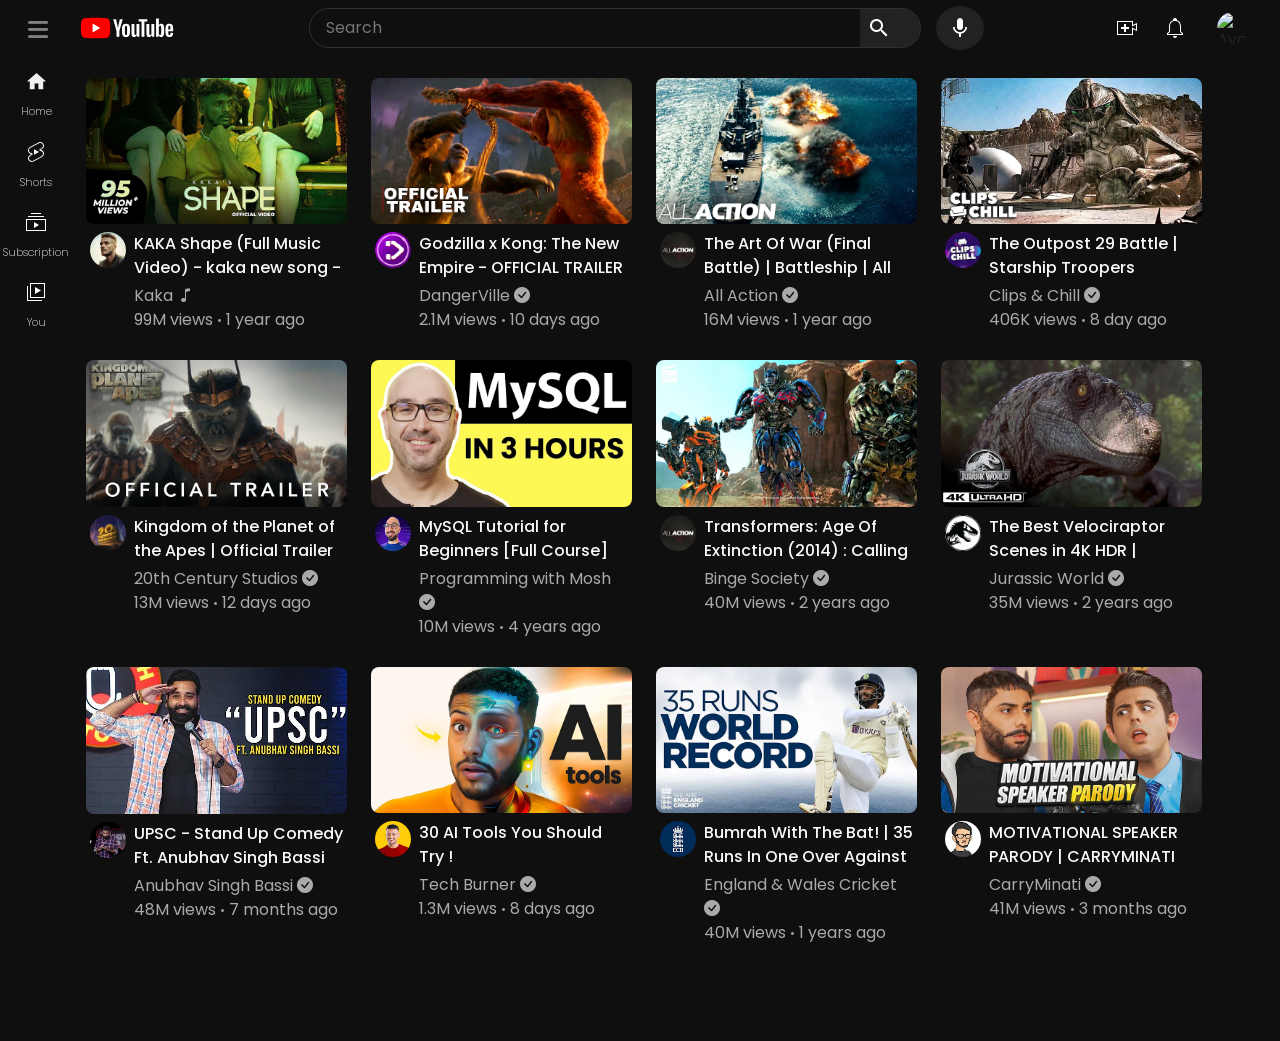
==== index.html @ b9258606 "Added code of yt-ui" ====
<!DOCTYPE html>
<html lang="en">

<head>
    <meta charset="UTF-8">
    <meta name="viewport" content="width=device-width, initial-scale=1.0">
    <link rel="stylesheet" href="https://cdnjs.cloudflare.com/ajax/libs/font-awesome/6.1.2/css/all.min.css">
    <link rel="stylesheet" href="https://cdn.jsdelivr.net/npm/bootstrap-icons@1.11.3/font/bootstrap-icons.min.css">
    <link href="https://fonts.googleapis.com/icon?family=Material+Icons" rel="stylesheet">
    <link href="https://cdn.jsdelivr.net/npm/bootstrap@5.3.3/dist/css/bootstrap.min.css" rel="stylesheet"
        integrity="sha384-QWTKZyjpPEjISv5WaRU9OFeRpok6YctnYmDr5pNlyT2bRjXh0JMhjY6hW+ALEwIH" crossorigin="anonymous">
    <link rel="stylesheet" href="./index.css">
    <link rel="stylesheet" href="./menubar.css">
    <title>Document</title>
    <style>
        .logo,
        .search,
        .icons {
            display: flex;
            align-items: center;
        }

        .material-icons {
            color: #fff;
            padding: 0 7px;
            cursor: pointer;
        }

        .left {
            display: flex;
            flex-direction: row;
            justify-content: space-between;
        }

        .left #menu {
            padding: 0px 0px;
            color: #888;
        }

        .youtube-logo {
            height: 80px;
        }

        .search {
            min-width: 0;
            gap: 15px;
            display: flex;
            flex-direction: row;
            align-items: center;
            justify-content: center;
        }

        .search form {
            display: flex;
            /* height: 38px; */
            width: 100%;
            border-radius: 40px;
            border: 1px solid hsl(0, 0%, 18.82%);
            align-items: center;
            justify-content: center;
        }

        .search input {
            padding: 0 4px 0 16px;
            border-radius: 40px 0 0 40px;
            color: #fff;
            min-width: 0;
            border: none;
            height: 99%;
            background-color: transparent;
        }

        .search button {
            display: flex;
            align-items: center;
            height: 100%;
            width: 60px;
            border: none;
            border-radius: 0 40px 40px 0;
            background-color: hsla(0, 0%, 100%, 0.08);
        }

        .icons {
            display: flex;
            flex-direction: row;
            justify-content: space-between;
        }

        .btn:hover {
            background-color: hsla(0, 0%, 100%, 0.08);
        }

        .btn {
            padding: 10px;
            border-radius: 50%;
            cursor: pointer;
            border: none;
        }
    </style>
</head>

<body>
    <header>
        <div class="wrapper">
            <input type="checkbox" id="btn" hidden>
            <label for="btn" class="menu-btn btn">
                <i class="fas fa-bars"></i>
            </label>
            <nav id="sidebar">
                <div class="title">
                    <a href="index.html">
                        <img src="./Images/svg/YouTube-White-Full-Color-Logo.wine.svg" class="youtube-logo my-0 mx-auto"
                            alt="youtube-logo">
                    </a>
                </div>
                <div class="menu-group py-0">
                    <div class="menu-item home-item">
                        <svg viewBox="0 0 24 24" height="24" width="24">
                            <g>
                                <path d="M10 20v-6h4v6h5v-8h3L12 3 2 12h3v8"></path>
                            </g>
                        </svg>
                        <span>Home</span>
                    </div>
                    <div class="menu-item">
                        <img src="./Images/svg/shorts.svg">
                        <span>Shorts</span>
                    </div>
                    <div class="menu-item">
                        <img src="./Images/svg/subscription.svg">
                        <span>Subscriptions</span>
                    </div>
                </div>

                <div class="menu-group">
                    <div class="menu-item">
                        <img src="./Images/svg/library.svg">
                        <span>Library</span>
                    </div>
                    <div class="menu-item">
                        <img src="./Images/svg/history.svg">
                        <span>History</span>
                    </div>
                    <div class="menu-item">
                        <img src="./Images/svg/videos.svg">
                        <span>Your Videos</span>
                    </div>
                    <div class="menu-item">
                        <img src="./Images/svg/watch-later.svg">
                        <span>Watch Later</span>
                    </div>
                    <div class="menu-item">
                        <img src="./Images/svg/liked.svg">
                        <span>Liked Videos</span>
                    </div>
                </div>
                <span class="position-absolute bottom-0 p-3  text-light"
                    style="font-size: smaller; text-align: center;">&copy; 2024 YouTube. All rights reserved by #VVV3
                </span>
            </nav>
        </div>
        <div class="logo left">
            <a class="youtube-logo" href="index.html" target="_blank" rel="noopener noreferrer">
                <img src="./Images/svg/YouTube-White-Full-Color-Logo.wine.svg" class="youtube-logo"
                    alt="youtube-logo"></a>
        </div>
        <div class="search mx-4">
            <form action="#">
                <input type="text" placeholder="Search">
                <button>
                    <i class="material-icons">search</i>
                </button>
            </form>
            <div class="mic">
                <i class="material-icons">mic</i>
            </div>
        </div>
        <div class="icons right">
            <button class="btn videocam me-1">
                <svg xmlns="http://www.w3.org/2000/svg" style="
              pointer-events: none;
              display: block;
              width: 24px;
              height: 24px;" width="24" height="24" viewBox="0 0 24 24" focusable="false">
                    <path
                        d="M14 13h-3v3H9v-3H6v-2h3V8h2v3h3v2zm3-7H3v12h14v-6.39l4 1.83V8.56l-4 1.83V6m1-1v3.83L22 7v8l-4-1.83V19H2V5h16z">
                    </path>
                </svg>
            </button>
            <button class="btn mx-3 fs-5 connectivity">
                <i class="fa-solid fa-rss" style="color: #ffffff;"></i>
            </button>
            <button class="btn me-1">
                <svg xmlns="http://www.w3.org/2000/svg" enable-background="new 0 0 25 25" height="24"
                    viewBox="0 0 24 24" width="24" focusable="false" style="
              pointer-events: none;
              display: block;
              width: 24px;
              height: 24px;">
                    <path
                        d="M10 20h4c0 1.1-.9 2-2 2s-2-.9-2-2zm10-2.65V19H4v-1.65l2-1.88v-5.15C6 7.4 7.56 5.1 10 4.34v-.38c0-1.42 1.49-2.5 2.99-1.76.65.32 1.01 1.03 1.01 1.76v.39c2.44.75 4 3.06 4 5.98v5.15l2 1.87zm-1 .42-2-1.88v-5.47c0-2.47-1.19-4.36-3.13-5.1-1.26-.53-2.64-.5-3.84.03C8.15 6.11 7 7.99 7 10.42v5.47l-2 1.88V18h14v-.23z">
                    </path>
                </svg>
            </button>
            <img alt="Avatar image " class="rounded-circle you-btn mx-3" height="32" width="32"
                src="https://yt3.ggpht.com/yti/ANjgQV-otIZqRK8K_OWzS9_n85qiN9ZOIdjmk50zKQ=s88-c-k-c0x00ffffff-no-rj">

            <i class="fa-solid fa-magnifying-glass fs-5 mx-3 search-magnifying-glass" style="color: #ffffff;"></i>
        </div>
    </header>
    <div class="side-panel">
        <div class="main-content">
            <div class="main-content-btm">
                <button class="main-svg btn">
                    <svg viewBox="0 0 24 24">
                        <g>
                            <path d="M10 20v-6h4v6h5v-8h3L12 3 2 12h3v8"></path>
                        </g>
                    </svg></button>
                <span>Home</span>
            </div>
            <div class="main-content-btm">
                <button class="main-svg btn">
                    <img src="./Images/svg/shorts.svg" alt="menu-item">
                </button>
                <span>Shorts</span>
            </div>
            <div class="main-content-btm plus-btn">
                <button class="main-svg btn">
                    <img src="./Images/svg/plus-btn.png" alt="menu-item">
                </button>
            </div>
            <div class="main-content-btm">
                <button class="main-svg btn">
                    <img src="./Images/svg/subscription.svg" alt="menu-item">
                </button>
                <span>Subscription</span>
            </div>
            <div class="main-content-btm you-btn">
                <button class="main-svg btn">
                    <img src="./Images/svg/library.svg">
                </button>
                <span>You</span>
            </div>

            <div class="main-content-btm my-avatar">
                <button class="main-svg btn">
                    <img alt="Avatar image" class="rounded-circle " height="32" width="32"
                        src="https://yt3.ggpht.com/yti/ANjgQV-otIZqRK8K_OWzS9_n85qiN9ZOIdjmk50zKQ=s88-c-k-c0x00ffffff-no-rj">
                </button>
                <span>You</span>
            </div>
        </div>
    </div>
    <main class="content pb-5">
        <div class="container pb-5">
            <div class="row">
                <div class="col-12 col-sm-6 col-md-3">
                    <div class="video-card mt-4 text-light">
                        <img src="./Images/kaka.jpg" class="img-fluid m-1 video-thumb" alt="content-thumbnail">
                        <div class="d-flex">
                            <div>
                                <img id="img" draggable="false" class="img-fluid mt-1 mx-2 channel-logo" alt=""
                                    src="./Images/kaka_profile.jpg">
                            </div>
                            <div>
                                <span class="my-1 video-title">
                                    KAKA Shape (Full Music Video) - kaka new song - Kaka all Song - Bani katil hasena -
                                    New
                                    Punjabi Song
                                </span>
                                <span class="channel-name d-block">Kaka <i class="bi bi-music-note"></i> </span>
                                <span class="channel-name">99M views</span>
                                <span class="separator">•</span>
                                <span class="channel-name"> 1 year ago</span>
                            </div>
                        </div>
                    </div>
                </div>
                <div class="col-12 col-sm-6 col-md-3">
                    <div class="video-card mt-4 text-light">
                        <img src="./Images/godzilla.jpg" class="img-fluid m-1 video-thumb" alt="content-thumbnail">
                        <div class="d-flex">
                            <div>
                                <img id="img" draggable="false" class="img-fluid mt-1 mx-2 channel-logo" alt=""
                                    src="./Images/godzillaprofile.jpg">
                            </div>
                            <div>
                                <span class="my-1 video-title">
                                    Godzilla x Kong: The New Empire - OFFICIAL TRAILER 2
                                </span>
                                <span class="channel-name d-block">DangerVille <i
                                        class="bi bi-check-circle-fill"></i></span>
                                <span class="channel-name">2.1M views</span>
                                <span class="separator">•</span>
                                <span class="channel-name"> 10 days ago</span>
                            </div>
                        </div>
                    </div>
                </div>
                <div class="col-12 col-sm-6 col-md-3">
                    <div class="video-card mt-4 text-light">
                        <img src="./Images/artofwar.jpg" class="img-fluid m-1 video-thumb" alt="content-thumbnail">
                        <div class="d-flex">
                            <div>
                                <img id="img" draggable="false" class="img-fluid mt-1 mx-2 channel-logo " alt=""
                                    src="./Images/allaction.jpg">
                            </div>
                            <div>
                                <span class="my-1 video-title">
                                    The Art Of War (Final Battle) | Battleship | All Action
                                </span>
                                <span class="channel-name d-block">All Action <i
                                        class="bi bi-check-circle-fill"></i></span>
                                <span class="channel-name">16M views</span>
                                <span class="separator">•</span>
                                <span class="channel-name"> 1 year ago</span>
                            </div>
                        </div>
                    </div>
                </div>
                <div class="col-12 col-sm-6 col-md-3">
                    <div class="video-card mt-4 text-light">
                        <img src="./Images/outpostbattle.jpg" class="img-fluid m-1 video-thumb" alt="content-thumbnail">
                        <div class="d-flex">
                            <div>
                                <img id="img" draggable="false" class="img-fluid mt-1 mx-2 channel-logo"
                                    src="./Images/outpost_profile.jpg" alt=" Profile Image">
                            </div>
                            <div>
                                <span class="my-1 video-title">
                                    The Outpost 29 Battle | Starship Troopers
                                </span>
                                <span class="channel-name d-block">Clips & Chill <i
                                        class="bi bi-check-circle-fill"></i></span>
                                <span class="channel-name">406K views</span>
                                <span class="separator">•</span>
                                <span class="channel-name"> 8 day ago</span>
                            </div>
                        </div>
                    </div>
                </div>
            </div>
            <div class="row">
                <div class="col-12 col-sm-6 col-md-3">
                    <div class="video-card mt-4 text-light">
                        <img src="./Images/ingdomofplannet.jpg" class="img-fluid m-1 video-thumb"
                            alt="content-thumbnail">
                        <div class="d-flex">
                            <div>
                                <img id="img" draggable="false" class="img-fluid mt-1 mx-2 channel-logo" alt=""
                                    src="./Images/20th.jpg">
                            </div>
                            <div>
                                <span class="my-1 video-title">
                                    Kingdom of the Planet of the Apes | Official Trailer
                                </span>
                                <span class="channel-name d-block">20th Century Studios <i
                                        class="bi bi-check-circle-fill"></i></span>
                                <span class="channel-name">13M views</span>
                                <span class="separator"> •</span>
                                <span class="channel-name"> 12 days ago</span>
                            </div>
                        </div>
                    </div>
                </div>
                <div class="col-12 col-sm-6 col-md-3">
                    <div class="video-card mt-4 text-light">
                        <img src="./Images/mysql.jpg" class="img-fluid m-1 video-thumb" alt="content-thumbnail">
                        <div class="d-flex">
                            <div>
                                <img id="img" draggable="false" class="img-fluid mt-1 mx-2 channel-logo" alt=""
                                    src="./Images/moshprog_profile.jpg">
                            </div>
                            <div>
                                <span class="my-1 video-title">
                                    MySQL Tutorial for Beginners [Full Course]
                                </span>
                                <span class="channel-name d-block">Programming with Mosh <i
                                        class="bi bi-check-circle-fill"></i></span>
                                <span class="channel-name">10M views</span>
                                <span class="separator">•</span>
                                <span class="channel-name"> 4 years ago</span>
                            </div>
                        </div>
                    </div>
                </div>
                <div class="col-12 col-sm-6 col-md-3">
                    <div class="video-card mt-4 text-light">
                        <img src="./Images/transformer.jpg" class="img-fluid m-1 video-thumb" alt="content-thumbnail">
                        <div class="d-flex">
                            <div>
                                <img id="img" draggable="false" class="img-fluid mt-1 mx-2 channel-logo " alt=""
                                    src="./Images/allaction.jpg">
                            </div>
                            <div>
                                <span class="my-1 video-title">
                                    Transformers: Age Of Extinction (2014) : Calling all Autobots
                                </span>
                                <span class="channel-name d-block">Binge Society <i
                                        class="bi bi-check-circle-fill"></i></span>
                                <span class="channel-name">40M views</span>
                                <span class="separator">•</span>
                                <span class="channel-name"> 2 years ago</span>
                            </div>
                        </div>
                    </div>
                </div>
                <div class="col-12 col-sm-6 col-md-3">
                    <div class="video-card mt-4 text-light">
                        <img src="./Images/jurasic.jpg" class="img-fluid m-1 video-thumb" alt="content-thumbnail">
                        <div class="d-flex">
                            <div>
                                <img id="img" draggable="false" class="img-fluid mt-1 mx-2 channel-logo"
                                    src="./Images/jurassicworld_profile.jpg" alt=" Profile Image">
                            </div>
                            <div>
                                <span class="my-1 video-title">
                                    The Best Velociraptor Scenes in 4K HDR | Jurassic World
                                </span>
                                <span class="channel-name d-block">Jurassic World <i
                                        class="bi bi-check-circle-fill"></i></span>
                                <span class="channel-name">35M views</span>
                                <span class="separator">•</span>
                                <span class="channel-name"> 2 years ago</span>
                            </div>
                        </div>
                    </div>
                </div>
            </div>
            <div class="row">
                <div class="col-12 col-sm-6 col-md-3">
                    <div class="video-card mt-4 text-light">
                        <img src="./Images/upsc.jpg" class="img-fluid m-1 video-thumb" alt="content-thumbnail">
                        <div class="d-flex">
                            <div>
                                <img id="img" draggable="false" class="img-fluid mt-1 mx-2 channel-logo" alt=""
                                    src="./Images/Anubhavsingh.jpg">
                            </div>
                            <div>
                                <span class="my-1 video-title">
                                    UPSC - Stand Up Comedy Ft. Anubhav Singh Bassi
                                </span>
                                <span class="channel-name d-block">Anubhav Singh Bassi <i
                                        class="bi bi-check-circle-fill"></i></span>
                                <span class="channel-name">48M views</span>
                                <span class="separator"> •</span>
                                <span class="channel-name"> 7 months ago</span>
                            </div>
                        </div>
                    </div>
                </div>
                <div class="col-12 col-sm-6 col-md-3">
                    <div class="video-card mt-4 text-light">
                        <img src="./Images/AITOOL.jpg" class="img-fluid m-1 video-thumb" alt="content-thumbnail">
                        <div class="d-flex">
                            <div>
                                <img id="img" draggable="false" class="img-fluid mt-1 mx-2 channel-logo" alt=""
                                    src="./Images/techburner_profile.jpg">
                            </div>
                            <div>
                                <span class="my-1 video-title">
                                    30 AI Tools You Should Try !
                                </span>
                                <span class="channel-name d-block">Tech Burner <i
                                        class="bi bi-check-circle-fill"></i></span>
                                <span class="channel-name">1.3M views</span>
                                <span class="separator">•</span>
                                <span class="channel-name"> 8 days ago</span>
                            </div>
                        </div>
                    </div>
                </div>
                <div class="col-12 col-sm-6 col-md-3">
                    <div class="video-card mt-4 text-light">
                        <img src="./Images/35runworldrecord.jpg" class="img-fluid m-1 video-thumb"
                            alt="content-thumbnail">
                        <div class="d-flex">
                            <div>
                                <img id="img" draggable="false" class="img-fluid mt-1 mx-2 channel-logo " alt=""
                                    src="./Images/england_profile.jpg">
                            </div>
                            <div>
                                <span class="my-1 video-title">
                                    Bumrah With The Bat! | 35 Runs In One Over Against Stuart Broad! | England v India
                                    2022
                                </span>
                                <span class="channel-name d-block">England & Wales Cricket <i
                                        class="bi bi-check-circle-fill"></i></span>
                                <span class="channel-name">40M views</span>
                                <span class="separator">•</span>
                                <span class="channel-name"> 1 years ago</span>
                            </div>
                        </div>
                    </div>
                </div>
                <div class="col-12 col-sm-6 col-md-3">
                    <div class="video-card mt-4 text-light">
                        <img src="./Images/motivational-carry.jpg" class="img-fluid m-1 video-thumb"
                            alt="content-thumbnail">
                        <div class="d-flex">
                            <div>
                                <img id="img" draggable="false" class="img-fluid mt-1 mx-2 channel-logo"
                                    src="./Images/carry_profile.jpg" alt=" Profile Image">
                            </div>
                            <div>
                                <span class="my-1 video-title">
                                    MOTIVATIONAL SPEAKER PARODY | CARRYMINATI
                                </span>
                                <span class="channel-name d-block">CarryMinati <i
                                        class="bi bi-check-circle-fill"></i></span>
                                <span class="channel-name">41M views</span>
                                <span class="separator">•</span>
                                <span class="channel-name"> 3 months ago</span>
                            </div>
                        </div>
                    </div>
                </div>
            </div>
        </div>
    </main>

    <script type="module" src="https://unpkg.com/ionicons@7.1.0/dist/ionicons/ionicons.esm.js"></script>
    <script nomodule src="https://unpkg.com/ionicons@7.1.0/dist/ionicons/ionicons.js"></script>
</body>

</html>
---- index.css ----
body {
  margin: 0;
  padding: 0;
  box-sizing: border-box;
  background-color: #0f0f0f;
  font-family: "Roboto", sans-serif;
}
header {
  width: 100%;
  background-color: #0f0f0f;
  position: fixed;
  top: 0;
  display: flex;
  z-index: 12;
  justify-content: space-between;
  align-items: center;
  padding: 15px;
  height: 56px;
}

.content {
  position: relative;
  top: 50px;
  width: 100%;
}

.left {
  display: flex;
  align-items: center;
}

.left #menu {
  padding: 0 7px;
  cursor: pointer;
}
.search {
  display: flex;
}

.search form {
  display: flex;
  border: 1px solid hsl(0, 0%, 18.82%);
  height: 40px;
}
.search input {
  width: 550px;
  padding: 0 4px 0 16px;
  background-color: transparent;
}

input:focus {
  outline: none;
  border: 1px solid #065fd4;
}

.mic {
  display: flex;
  align-items: center;
  padding: 10px 5px;
  border: none;
  border-radius: 50%;
  background-color: hsla(0, 0%, 100%, 0.08);
}

.mic:hover {
  background-color: hsla(0, 0%, 100%, 0.145);
}
svg {
  fill: currentColor;
  color: #fff;
}
.material-icons {
  color: #fff;
  padding: 0 7px;
  cursor: pointer;
}

.main-content {
  position: fixed;
  left: 0;
  display: flex;
  width: 72px;
  z-index: 1;
  padding: auto 5px;
  /* flex-wrap: wrap; */
  flex-direction: column;
  justify-content: center;
  align-items: center;
  cursor: pointer;
  overflow: hidden;
}
.main-content button {
  display: flex;
  align-items: center;
  justify-content: center;
}
.main-content {
  font-size: 11px;
  color: #fff;
  margin-top: 15px;
  font-weight: 200;
}
.main-content .main-svg svg {
  height: 23px;
  width: 23px;
  fill: #f1f1f1;
}

.main-content-btm {
  display: flex;
  flex-wrap: wrap;
  width: 100%;
  height: 70px;
  flex-direction: column;
  /* justify-content: center; */
  align-items: center;
  cursor: pointer;
}
.main-content-btm:hover {
  background-color: rgba(255, 255, 255, 0.1) !important;
  border-radius: 10px;
}
.main-content-btm .btn:hover {
  background-color: transparent;
}

.video-thumb {
  border-radius: 8px;
}

.video-thumb:hover {
  border-radius: 0;
  transition: 0.2s;
  box-shadow: 0 0 10px rgba(0, 0, 0, 0.4);
  cursor: pointer;
}

.video-title {
  line-height: 1.5rem;
  font-weight: 500;
  overflow: hidden;
  display: block;
  max-height: 3rem;
  cursor: pointer;
  -webkit-line-clamp: 2;
}

.channel-name {
  color: #aaa;
}

.channel-logo {
  max-width: 100px;
  width: 36px;
  height: 36px;
  border-radius: 50%;
}

.separator {
  font-size: 0.8rem;
  opacity: 0.6;
  overflow: hidden;
}

@media screen and (max-width: 650px) {
  .side-bar {
    width: 20%;
  }
  header .search,
  header .right .videocam,
  .account-circle,
  .you-btn {
    display: none;
  }
  .connectivity,
  .plus-btn {
    visibility: visible;
  }
  .main-content {
    position: fixed;
    bottom: 0;
    display: flex;
    flex-direction: row;
    justify-content: space-around;
    background-color: #0f0f0f;
    width: 100%;
    z-index: 1;
    height: fit-content;
    cursor: pointer;
    padding-bottom: 12px;
    font-size: 12px;
  }
  .video-title {
    font-size: 13px;
  }
  .channel-name {
    font-size: 12px;
  }
}

@media screen and (min-width: 651px) {
  .main-content {
    top: 45px;
  }
  .connectivity,
  .search-magnifying-glass,
  .plus-btn,
  .my-avatar {
    display: none;
  }
  .youtube-logo {
    padding-left: 26px;
    height: 24px;
  }
}
---- menubar.css ----
@import url("https://fonts.googleapis.com/css2?family=Poppins:wght@200;300;400;500;600;700&display=swap");
* {
  margin: 0;
  padding: 0;
  box-sizing: border-box;
  font-family: "Poppins", sans-serif;
}
.wrapper {
  height: 100%;
  width: 300px;
  position: fixed;
  
}
.wrapper .menu-btn {
  position: fixed;
  left: 15px;
  top: 7px;
  color: grey;
  height: 45px;
  width: 45px;
  z-index: 9999;
  border-radius: 5px;
  cursor: pointer;
  display: flex;
  align-items: center;
  justify-content: center;
  transition: all 0.3s ease;
}
#btn:checked .menu-btn {
  left: 20px;
}
.wrapper .menu-btn i {
  position: absolute;
  /* transform: ; */
  font-size: 23px;
  transition: all 0.3s ease;
}

#btn:checked ~ .menu-btn i.fa-bars {
  opacity: 1;
}

#sidebar {
  position: fixed;
  background-color: #0f0f0f;
  z-index: 1000;
  height: 100%;
  width: 240px;
  overflow: hidden;
  top: 0;
  left: -270px;
  transition: all 0.3s ease;
}
#btn:checked ~ #sidebar {
  left: 0;
}
#sidebar .title {
  margin: -10px;
  text-align: center;
  background: #0f0f0f;
  font-weight: 600;
  color: #fff;
}
.menu-group {
  padding: 16px 10px;
  border-bottom: 1px solid #333;
  font-family: "Roboto", "Arial", sans-serif;
  font-size: 1.4rem;
  line-height: 1rem;
  font-weight: 500;
  color: #f1f1f1;
}
.home-item{
  background-color: #272727;
}
.home-item svg{
  margin-right: 24px;
}
.menu-item {
  font-size: 14px;
  display: flex;
  align-items: center;
  padding: 10px 12px;
  border-radius: 10px;
  cursor: pointer;
}
.menu-item:hover {
  background-color: #272727;
}
.menu-item img {
  margin-right: 24px;
}
@media screen and (max-width: 630px) {
  .wrapper {
    display: none;
    overflow: hidden;
  }
}
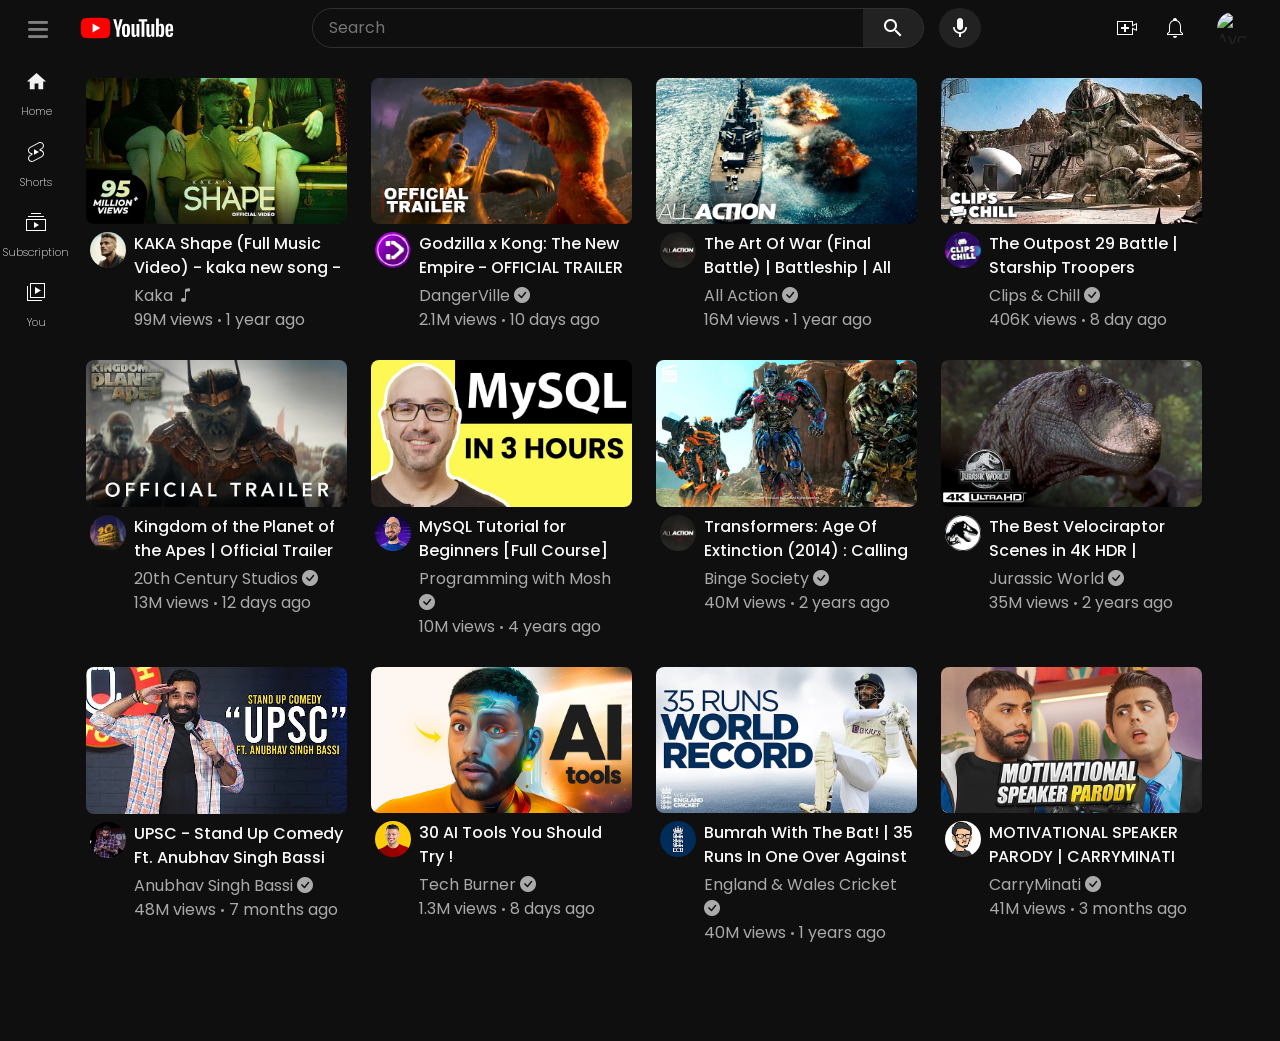
==== commit 38f84ef1: "Some Changes" ====
--- a/index.html
+++ b/index.html
@@ -9,9 +9,10 @@
     <link href="https://fonts.googleapis.com/icon?family=Material+Icons" rel="stylesheet">
     <link href="https://cdn.jsdelivr.net/npm/bootstrap@5.3.3/dist/css/bootstrap.min.css" rel="stylesheet"
         integrity="sha384-QWTKZyjpPEjISv5WaRU9OFeRpok6YctnYmDr5pNlyT2bRjXh0JMhjY6hW+ALEwIH" crossorigin="anonymous">
+    <link rel="icon" type="image/x-icon" href="./Images/youtube.png" />
     <link rel="stylesheet" href="./index.css">
     <link rel="stylesheet" href="./menubar.css">
-    <title>Document</title>
+    <title>YouTube</title>
     <style>
         .logo,
         .search,
@@ -73,6 +74,7 @@
         .search button {
             display: flex;
             align-items: center;
+            justify-content: center;
             height: 100%;
             width: 60px;
             border: none;
@@ -152,6 +154,12 @@
                     <div class="menu-item">
                         <img src="./Images/svg/liked.svg">
                         <span>Liked Videos</span>
+                    </div>
+                </div>
+                <div class="menu-group">
+                    <div class="menu-item ">
+                        <i style="font-size: large; margin-right: 28px;" class="bi bi-gear"></i>
+                        <span>Settings</span>
                     </div>
                 </div>
                 <span class="position-absolute bottom-0 p-3  text-light"
--- a/index.css
+++ b/index.css
@@ -56,7 +56,7 @@
 .mic {
   display: flex;
   align-items: center;
-  padding: 10px 5px;
+  padding: 8px 2px;
   border: none;
   border-radius: 50%;
   background-color: hsla(0, 0%, 100%, 0.08);
--- a/menubar.css
+++ b/menubar.css
@@ -31,7 +31,7 @@
 }
 .wrapper .menu-btn i {
   position: absolute;
-  /* transform: ; */
+  
   font-size: 23px;
   transition: all 0.3s ease;
 }
